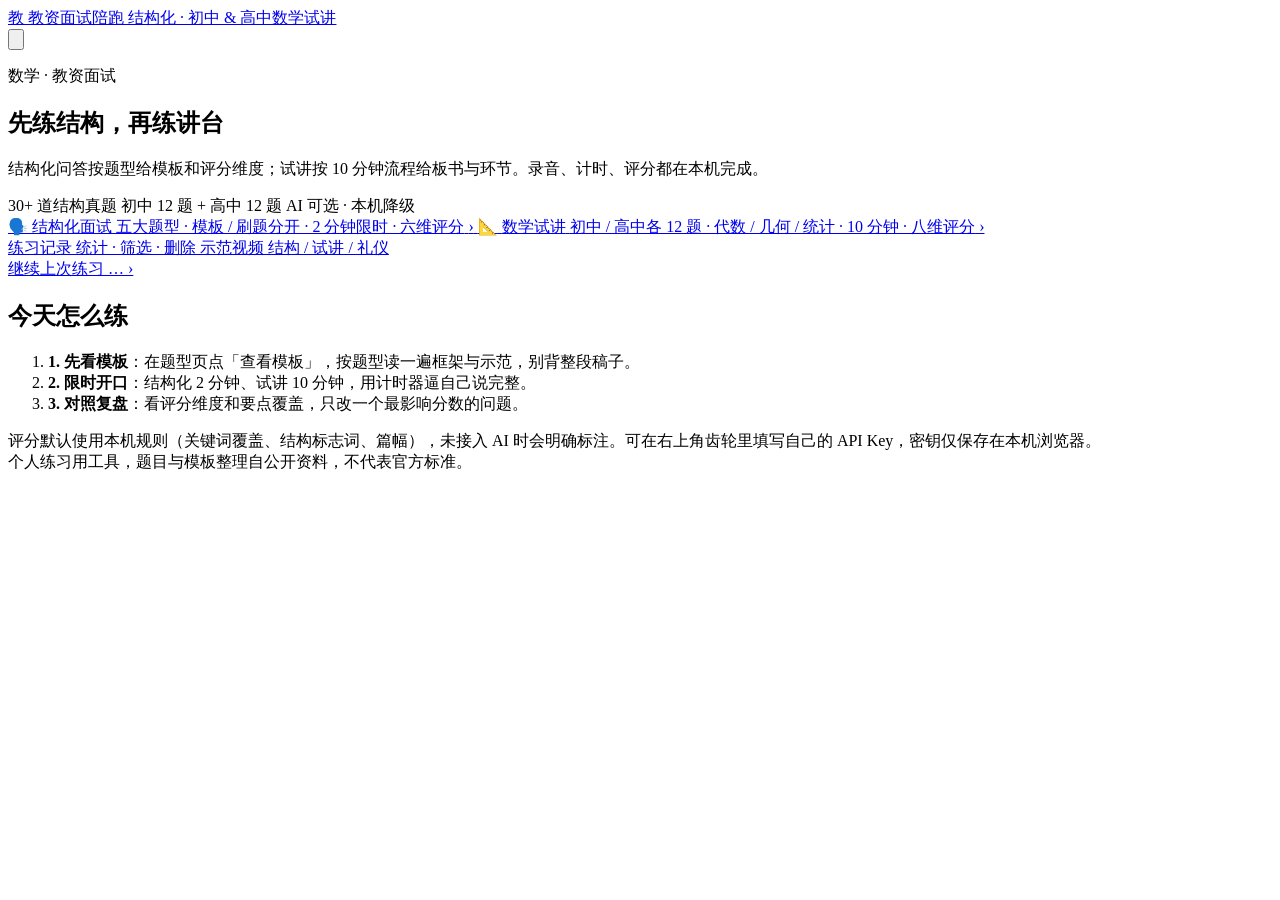
==== home.html @ 2dcddb15 "Add files via upload" ====
<!doctype html>
<html lang="zh-CN">
<head>
  <meta charset="utf-8" />
  <meta name="viewport" content="width=device-width, initial-scale=1, viewport-fit=cover" />
  <meta name="theme-color" content="#2563eb" />
  <title>学习室 · 教资面试陪跑</title>
  <link rel="stylesheet" href="assets/css/app.css" />
  <script src="assets/vendor/tailwind-play.js"></script>
  <script src="js/tailwind-config.js"></script>
  <!-- PWA：可安装 + 离线（manifest / 图标；Service Worker 在 js/pwa.js 注册） -->
  <link rel="manifest" href="manifest.json" />
  <link rel="icon" href="assets/img/favicon.ico" sizes="any" />
  <link rel="apple-touch-icon" sizes="180x180" href="assets/img/apple-touch-icon.png" />
  <meta name="application-name" content="结构化面试 · 教资面试陪跑" />
  <meta name="mobile-web-app-capable" content="yes" />
  <meta name="apple-mobile-web-app-capable" content="yes" />
  <meta name="apple-mobile-web-app-title" content="教资面试陪跑" />
  <meta name="apple-mobile-web-app-status-bar-style" content="default" />
</head>
<body class="ocean-home min-h-screen bg-slate-50 pb-10">
  <!-- 首页海洋背景：纯装饰层，不接收点击，动效只改 transform / opacity -->
  <div class="ocean-scene" aria-hidden="true">
    <span class="ocean-glow ocean-glow--a"></span>
    <span class="ocean-glow ocean-glow--b"></span>
    <span class="ocean-glow ocean-glow--c"></span>
    <span class="ocean-wave ocean-wave--3"></span>
    <span class="ocean-wave ocean-wave--2"></span>
    <span class="ocean-wave ocean-wave--1"></span>
    <span class="ocean-bubble" style="--x: 6%; --size: 14px; --rise: 40s; --delay: -4s; --drift: 20px; --peak: 0.38;"></span>
    <span class="ocean-bubble" style="--x: 17%; --size: 8px; --rise: 29s; --delay: -16s; --drift: -14px; --peak: 0.32;"></span>
    <span class="ocean-bubble" style="--x: 29%; --size: 22px; --rise: 52s; --delay: -9s; --drift: 16px; --peak: 0.3;"></span>
    <span class="ocean-bubble" style="--x: 41%; --size: 10px; --rise: 34s; --delay: -24s; --drift: -18px; --peak: 0.36;"></span>
    <span class="ocean-bubble" style="--x: 55%; --size: 17px; --rise: 46s; --delay: -2s; --drift: 12px; --peak: 0.28;"></span>
    <span class="ocean-bubble" style="--x: 66%; --size: 7px; --rise: 26s; --delay: -13s; --drift: -10px; --peak: 0.4;"></span>
    <span class="ocean-bubble" style="--x: 76%; --size: 26px; --rise: 58s; --delay: -30s; --drift: 22px; --peak: 0.26;"></span>
    <span class="ocean-bubble" style="--x: 87%; --size: 12px; --rise: 37s; --delay: -6s; --drift: -16px; --peak: 0.34;"></span>
    <span class="ocean-bubble" style="--x: 94%; --size: 9px; --rise: 31s; --delay: -20s; --drift: 14px; --peak: 0.3;"></span>
  </div>

  <header class="sticky top-0 z-30 border-b border-slate-200 bg-white/90 backdrop-blur">
    <div class="mx-auto flex max-w-3xl items-center gap-3 px-4 py-3">
      <a href="home.html" class="flex min-w-0 items-center gap-2">
        <span class="grid h-9 w-9 shrink-0 place-items-center rounded-xl bg-brand-600 text-base font-bold text-white">教</span>
        <span class="min-w-0">
          <span class="block truncate text-sm font-bold text-slate-900">教资面试陪跑</span>
          <span class="block text-[11px] text-slate-500">结构化 · 初中 &amp; 高中数学试讲</span>
        </span>
      </a>
      <div class="ml-auto flex items-center gap-2">
        <button type="button" data-open-settings class="tap-soft grid h-10 w-10 place-items-center rounded-xl border border-slate-200 text-slate-600" aria-label="AI 设置">
          <svg viewBox="0 0 24 24" class="h-5 w-5" fill="none" stroke="currentColor" stroke-width="1.8">
            <circle cx="12" cy="12" r="3.2" />
            <path d="M12 3.2v2.1M12 18.7v2.1M3.2 12h2.1M18.7 12h2.1M5.6 5.6l1.5 1.5M16.9 16.9l1.5 1.5M18.4 5.6l-1.5 1.5M7.1 16.9l-1.5 1.5" />
          </svg>
        </button>
      </div>
    </div>
  </header>

  <main class="mx-auto max-w-3xl px-4 pt-5">
    <section class="rounded-2xl bg-gradient-to-br from-brand-600 to-brand-800 px-5 py-6 text-white shadow-sm">
      <p class="text-[11px] font-semibold tracking-wide text-white/70">数学 · 教资面试</p>
      <h1 class="mt-1 text-xl font-bold leading-snug">先练结构，再练讲台</h1>
      <p class="mt-2 text-sm leading-relaxed text-white/85">
        结构化问答按题型给模板和评分维度；试讲按 10 分钟流程给板书与环节。录音、计时、评分都在本机完成。
      </p>
      <div class="mt-4 flex flex-wrap gap-2 text-[11px] text-white/80">
        <span class="rounded-full bg-white/15 px-2.5 py-1">30+ 道结构真题</span>
        <span class="rounded-full bg-white/15 px-2.5 py-1">初中 12 题 + 高中 12 题</span>
        <span class="rounded-full bg-white/15 px-2.5 py-1">AI 可选 · 本机降级</span>
      </div>
    </section>

    <section class="mt-4 grid gap-3">
      <a href="structured-hub.html" class="lift-card flex items-center gap-3 rounded-2xl border border-slate-200 bg-white p-4 shadow-sm active:scale-[0.99]">
        <span class="grid h-12 w-12 shrink-0 place-items-center rounded-xl bg-brand-50 text-xl">🗣️</span>
        <span class="min-w-0 flex-1">
          <span class="block text-base font-bold text-slate-900">结构化面试</span>
          <span class="mt-0.5 block text-xs leading-relaxed text-slate-500">五大题型 · 模板 / 刷题分开 · 2 分钟限时 · 六维评分</span>
        </span>
        <span class="shrink-0 text-slate-300">›</span>
      </a>

      <a href="select.html?mode=math" class="lift-card flex items-center gap-3 rounded-2xl border border-slate-200 bg-white p-4 shadow-sm active:scale-[0.99]">
        <span class="grid h-12 w-12 shrink-0 place-items-center rounded-xl bg-emerald-50 text-xl">📐</span>
        <span class="min-w-0 flex-1">
          <span class="block text-base font-bold text-slate-900">数学试讲</span>
          <span class="mt-0.5 block text-xs leading-relaxed text-slate-500">初中 / 高中各 12 题 · 代数 / 几何 / 统计 · 10 分钟 · 八维评分</span>
        </span>
        <span class="shrink-0 text-slate-300">›</span>
      </a>
    </section>

    <nav class="mt-3 grid grid-cols-2 gap-2">
      <a href="records.html" class="lift-card rounded-xl border border-slate-200 bg-white px-3 py-2.5 text-center active:bg-slate-50">
        <span class="block text-xs font-bold text-slate-900">练习记录</span>
        <span class="mt-0.5 block text-[10px] text-slate-400">统计 · 筛选 · 删除</span>
      </a>
      <a href="videos.html" class="lift-card rounded-xl border border-slate-200 bg-white px-3 py-2.5 text-center active:bg-slate-50">
        <span class="block text-xs font-bold text-slate-900">示范视频</span>
        <span class="mt-0.5 block text-[10px] text-slate-400">结构 / 试讲 / 礼仪</span>
      </a>
    </nav>

    <section id="resume-card" class="mt-4 hidden">
      <a id="resume-link" href="home.html" class="lift-card flex items-center gap-3 rounded-2xl border border-emerald-200 bg-emerald-50 px-4 py-3 transition active:bg-emerald-100">
        <span class="min-w-0 flex-1">
          <span class="block text-[11px] font-semibold text-emerald-700">继续上次练习</span>
          <span id="resume-title" class="mt-0.5 block truncate text-sm font-bold text-slate-900">…</span>
          <span id="resume-meta" class="mt-0.5 block text-[11px] text-emerald-700/80"></span>
        </span>
        <span class="shrink-0 text-emerald-400">›</span>
      </a>
    </section>

    <section class="mt-6">
      <h2 class="px-1 text-sm font-bold text-slate-900">今天怎么练</h2>
      <ol class="mt-2 space-y-2">
        <li class="rounded-xl border border-slate-200 bg-white px-4 py-3 text-xs leading-relaxed text-slate-600">
          <b class="text-slate-900">1. 先看模板</b>：在题型页点「查看模板」，按题型读一遍框架与示范，别背整段稿子。
        </li>
        <li class="rounded-xl border border-slate-200 bg-white px-4 py-3 text-xs leading-relaxed text-slate-600">
          <b class="text-slate-900">2. 限时开口</b>：结构化 2 分钟、试讲 10 分钟，用计时器逼自己说完整。
        </li>
        <li class="rounded-xl border border-slate-200 bg-white px-4 py-3 text-xs leading-relaxed text-slate-600">
          <b class="text-slate-900">3. 对照复盘</b>：看评分维度和要点覆盖，只改一个最影响分数的问题。
        </li>
      </ol>
    </section>

    <section class="mt-6 rounded-2xl border border-amber-200 bg-amber-50 px-4 py-3 text-[11px] leading-relaxed text-amber-800">
      评分默认使用本机规则（关键词覆盖、结构标志词、篇幅），未接入 AI 时会明确标注。可在右上角齿轮里填写自己的 API Key，密钥仅保存在本机浏览器。
    </section>

    <footer class="mt-8 text-center text-[11px] leading-relaxed text-slate-400">
      个人练习用工具，题目与模板整理自公开资料，不代表官方标准。
    </footer>
  </main>

  <script type="module" src="js/home.js"></script>
  <script src="js/pwa.js"></script>
</body>
</html>
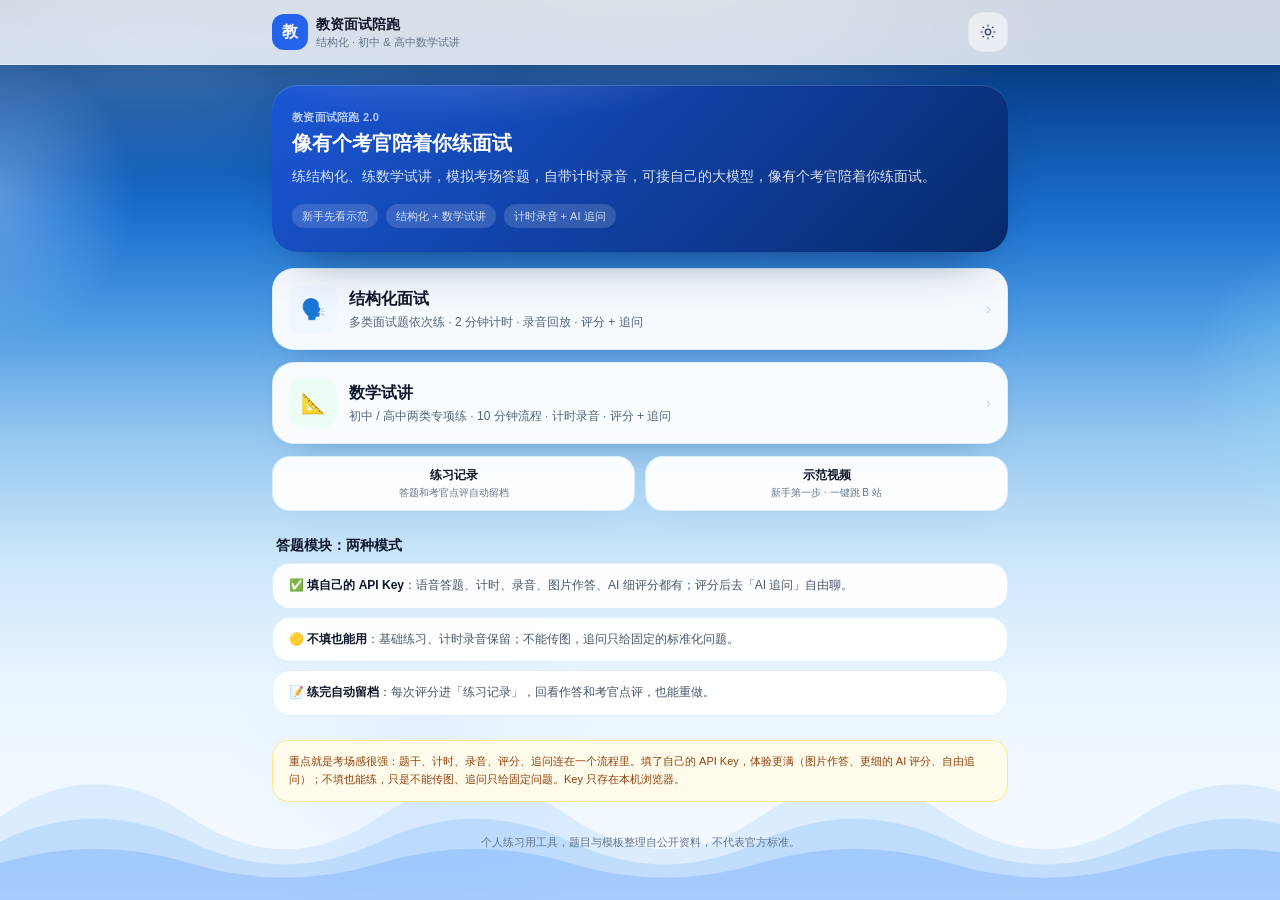
==== commit b0ed94f8: "feat: 练习记录展示答题与考官记录；AI 追问改为独立页面 ai-chat.html；启动页按钮位置与透明度调整；产品介绍文案重写" ====
--- a/home.html
+++ b/home.html
@@ -60,15 +60,15 @@
 
   <main class="mx-auto max-w-3xl px-4 pt-5">
     <section class="rounded-2xl bg-gradient-to-br from-brand-600 to-brand-800 px-5 py-6 text-white shadow-sm">
-      <p class="text-[11px] font-semibold tracking-wide text-white/70">数学 · 教资面试</p>
-      <h1 class="mt-1 text-xl font-bold leading-snug">先练结构，再练讲台</h1>
+      <p class="text-[11px] font-semibold tracking-wide text-white/70">教资面试陪跑 2.0</p>
+      <h1 class="mt-1 text-xl font-bold leading-snug">像有个考官陪着你练面试</h1>
       <p class="mt-2 text-sm leading-relaxed text-white/85">
-        结构化问答按题型给模板和评分维度；试讲按 10 分钟流程给板书与环节。录音、计时、评分都在本机完成。
+        练结构化、练数学试讲，模拟考场答题，自带计时录音，可接自己的大模型，像有个考官陪着你练面试。
       </p>
       <div class="mt-4 flex flex-wrap gap-2 text-[11px] text-white/80">
-        <span class="rounded-full bg-white/15 px-2.5 py-1">30+ 道结构真题</span>
-        <span class="rounded-full bg-white/15 px-2.5 py-1">初中 12 题 + 高中 12 题</span>
-        <span class="rounded-full bg-white/15 px-2.5 py-1">AI 可选 · 本机降级</span>
+        <span class="rounded-full bg-white/15 px-2.5 py-1">新手先看示范</span>
+        <span class="rounded-full bg-white/15 px-2.5 py-1">结构化 + 数学试讲</span>
+        <span class="rounded-full bg-white/15 px-2.5 py-1">计时录音 + AI 追问</span>
       </div>
     </section>
 
@@ -77,7 +77,7 @@
         <span class="grid h-12 w-12 shrink-0 place-items-center rounded-xl bg-brand-50 text-xl">🗣️</span>
         <span class="min-w-0 flex-1">
           <span class="block text-base font-bold text-slate-900">结构化面试</span>
-          <span class="mt-0.5 block text-xs leading-relaxed text-slate-500">五大题型 · 模板 / 刷题分开 · 2 分钟限时 · 六维评分</span>
+          <span class="mt-0.5 block text-xs leading-relaxed text-slate-500">多类面试题依次练 · 2 分钟计时 · 录音回放 · 评分 + 追问</span>
         </span>
         <span class="shrink-0 text-slate-300">›</span>
       </a>
@@ -86,7 +86,7 @@
         <span class="grid h-12 w-12 shrink-0 place-items-center rounded-xl bg-emerald-50 text-xl">📐</span>
         <span class="min-w-0 flex-1">
           <span class="block text-base font-bold text-slate-900">数学试讲</span>
-          <span class="mt-0.5 block text-xs leading-relaxed text-slate-500">初中 / 高中各 12 题 · 代数 / 几何 / 统计 · 10 分钟 · 八维评分</span>
+          <span class="mt-0.5 block text-xs leading-relaxed text-slate-500">初中 / 高中两类专项练 · 10 分钟流程 · 计时录音 · 评分 + 追问</span>
         </span>
         <span class="shrink-0 text-slate-300">›</span>
       </a>
@@ -95,11 +95,11 @@
     <nav class="mt-3 grid grid-cols-2 gap-2">
       <a href="records.html" class="lift-card rounded-xl border border-slate-200 bg-white px-3 py-2.5 text-center active:bg-slate-50">
         <span class="block text-xs font-bold text-slate-900">练习记录</span>
-        <span class="mt-0.5 block text-[10px] text-slate-400">统计 · 筛选 · 删除</span>
+        <span class="mt-0.5 block text-[10px] text-slate-400">答题和考官点评自动留档</span>
       </a>
       <a href="videos.html" class="lift-card rounded-xl border border-slate-200 bg-white px-3 py-2.5 text-center active:bg-slate-50">
         <span class="block text-xs font-bold text-slate-900">示范视频</span>
-        <span class="mt-0.5 block text-[10px] text-slate-400">结构 / 试讲 / 礼仪</span>
+        <span class="mt-0.5 block text-[10px] text-slate-400">新手第一步 · 一键跳 B 站</span>
       </a>
     </nav>
 
@@ -115,22 +115,22 @@
     </section>
 
     <section class="mt-6">
-      <h2 class="px-1 text-sm font-bold text-slate-900">今天怎么练</h2>
+      <h2 class="px-1 text-sm font-bold text-slate-900">答题模块：两种模式</h2>
       <ol class="mt-2 space-y-2">
         <li class="rounded-xl border border-slate-200 bg-white px-4 py-3 text-xs leading-relaxed text-slate-600">
-          <b class="text-slate-900">1. 先看模板</b>：在题型页点「查看模板」，按题型读一遍框架与示范，别背整段稿子。
+          <b class="text-slate-900">✅ 填自己的 API Key</b>：语音答题、计时、录音、图片作答、AI 细评分都有；评分后去「AI 追问」自由聊。
         </li>
         <li class="rounded-xl border border-slate-200 bg-white px-4 py-3 text-xs leading-relaxed text-slate-600">
-          <b class="text-slate-900">2. 限时开口</b>：结构化 2 分钟、试讲 10 分钟，用计时器逼自己说完整。
+          <b class="text-slate-900">🟡 不填也能用</b>：基础练习、计时录音保留；不能传图，追问只给固定的标准化问题。
         </li>
         <li class="rounded-xl border border-slate-200 bg-white px-4 py-3 text-xs leading-relaxed text-slate-600">
-          <b class="text-slate-900">3. 对照复盘</b>：看评分维度和要点覆盖，只改一个最影响分数的问题。
+          <b class="text-slate-900">📝 练完自动留档</b>：每次评分进「练习记录」，回看作答和考官点评，也能重做。
         </li>
       </ol>
     </section>
 
     <section class="mt-6 rounded-2xl border border-amber-200 bg-amber-50 px-4 py-3 text-[11px] leading-relaxed text-amber-800">
-      评分默认使用本机规则（关键词覆盖、结构标志词、篇幅），未接入 AI 时会明确标注。可在右上角齿轮里填写自己的 API Key，密钥仅保存在本机浏览器。
+      重点就是考场感很强：题干、计时、录音、评分、追问连在一个流程里。填了自己的 API Key，体验更满（图片作答、更细的 AI 评分、自由追问）；不填也能练，只是不能传图、追问只给固定问题。Key 只存在本机浏览器。
     </section>
 
     <footer class="mt-8 text-center text-[11px] leading-relaxed text-slate-400">
--- a/assets/css/app.css
+++ b/assets/css/app.css
@@ -0,0 +1,2346 @@
+/* ============================================================
+   教资面试陪跑 - 全局样式补充
+   说明：
+   1) 布局与配色优先使用 Tailwind 工具类（HTML 内联）；
+   2) 本文件只放“组件类 / 动画 / 富文本 / 打印”等 Tailwind 不便表达的部分；
+   3) 为避免与运行时生成的工具类冲突，组件类不叠加同属性工具类。
+   ============================================================ */
+
+:root {
+  --brand: #2563eb;
+  --brand-dark: #1d4ed8;
+  --ink: #0f172a;
+  --muted: #64748b;
+  --line: #e2e8f0;
+  --bg: #f8fafc;
+  --danger: #dc2626;
+  --ok: #059669;
+  --warn: #d97706;
+}
+
+* {
+  -webkit-tap-highlight-color: transparent;
+}
+
+html {
+  scroll-behavior: smooth;
+  -webkit-text-size-adjust: 100%;
+}
+
+body {
+  font-family: -apple-system, BlinkMacSystemFont, "Segoe UI", "PingFang SC",
+    "Hiragino Sans GB", "Microsoft YaHei", "Noto Sans SC", Helvetica, Arial,
+    sans-serif;
+  color: var(--ink);
+  background-color: var(--bg);
+}
+
+body.dialog-open {
+  overflow: hidden;
+}
+
+[hidden] {
+  display: none !important;
+}
+
+/* ---------- 通用布局辅助 ---------- */
+.safe-bottom {
+  padding-bottom: calc(1rem + env(safe-area-inset-bottom));
+}
+
+.no-scrollbar {
+  scrollbar-width: none;
+  -ms-overflow-style: none;
+}
+.no-scrollbar::-webkit-scrollbar {
+  display: none;
+}
+
+.tap {
+  touch-action: manipulation;
+}
+
+/* ---------- 卡片 ---------- */
+.app-card {
+  background: #ffffff;
+  border: 1px solid #eef2f7;
+  border-radius: 16px;
+  box-shadow: 0 1px 2px rgba(15, 23, 42, 0.04),
+    0 10px 30px -18px rgba(15, 23, 42, 0.25);
+}
+
+.soft-divider {
+  height: 1px;
+  background: #eef2f7;
+  border: 0;
+}
+
+/* ---------- 按钮 ---------- */
+.btn {
+  display: inline-flex;
+  align-items: center;
+  justify-content: center;
+  gap: 0.5rem;
+  min-height: 48px;
+  padding: 0 1rem;
+  border: 1px solid transparent;
+  border-radius: 14px;
+  font-size: 16px;
+  font-weight: 600;
+  line-height: 1;
+  text-align: center;
+  cursor: pointer;
+  touch-action: manipulation;
+  transition: transform 0.15s ease, background-color 0.15s ease,
+    box-shadow 0.15s ease, opacity 0.15s ease, color 0.15s ease;
+}
+.btn:active {
+  transform: scale(0.98);
+}
+.btn:disabled {
+  opacity: 0.5;
+  cursor: not-allowed;
+  transform: none;
+}
+.btn-primary {
+  background: var(--brand);
+  color: #ffffff;
+  box-shadow: 0 12px 26px -16px rgba(37, 99, 235, 0.9);
+}
+.btn-primary:hover:not(:disabled) {
+  background: var(--brand-dark);
+}
+.btn-secondary {
+  background: #ffffff;
+  color: #1e293b;
+  border-color: #dbe3ee;
+}
+.btn-secondary:hover:not(:disabled) {
+  background: #f8fafc;
+}
+.btn-ghost {
+  background: transparent;
+  color: #334155;
+}
+.btn-ghost:hover:not(:disabled) {
+  background: #f1f5f9;
+}
+.btn-danger {
+  background: #fee2e2;
+  color: #b91c1c;
+}
+.btn-danger:hover:not(:disabled) {
+  background: #fecaca;
+}
+.btn-sm {
+  min-height: 40px;
+  padding: 0 0.875rem;
+  border-radius: 12px;
+  font-size: 14px;
+}
+.btn-block {
+  width: 100%;
+}
+
+.btn-icon {
+  display: inline-flex;
+  align-items: center;
+  justify-content: center;
+  width: 40px;
+  height: 40px;
+  padding: 0;
+  border: 1px solid transparent;
+  border-radius: 12px;
+  background: transparent;
+  color: #475569;
+  cursor: pointer;
+  touch-action: manipulation;
+  transition: background-color 0.15s ease, transform 0.15s ease;
+}
+.btn-icon:hover {
+  background: #f1f5f9;
+}
+.btn-icon:active {
+  transform: scale(0.94);
+}
+
+/* ---------- 表单 ---------- */
+.field {
+  width: 100%;
+  border: 1px solid #dbe3ee;
+  border-radius: 14px;
+  padding: 0.75rem 0.875rem;
+  background: #ffffff;
+  color: var(--ink);
+  font-size: 16px; /* 16px 可避免移动端聚焦时自动放大 */
+  line-height: 1.65;
+  outline: none;
+  transition: border-color 0.15s ease, box-shadow 0.15s ease;
+}
+.field:focus {
+  border-color: #93c5fd;
+  box-shadow: 0 0 0 4px rgba(59, 130, 246, 0.12);
+}
+.field::placeholder {
+  color: #94a3b8;
+}
+textarea.field {
+  min-height: 132px;
+  resize: vertical;
+}
+select.field {
+  appearance: none;
+  background-image: url("data:image/svg+xml;charset=utf-8,%3Csvg xmlns='http://www.w3.org/2000/svg' width='16' height='16' fill='none' stroke='%2364748b' stroke-width='2' stroke-linecap='round' stroke-linejoin='round'%3E%3Cpath d='m4 6 4 4 4-4'/%3E%3C/svg%3E");
+  background-repeat: no-repeat;
+  background-position: right 0.75rem center;
+  padding-right: 2.25rem;
+}
+
+/* ---------- 标签 / 徽标 ---------- */
+.pill {
+  display: inline-flex;
+  align-items: center;
+  gap: 0.25rem;
+  padding: 0.25rem 0.625rem;
+  border-radius: 999px;
+  font-size: 12px;
+  font-weight: 600;
+  line-height: 1.5;
+  white-space: nowrap;
+}
+.pill-blue {
+  background: #eff6ff;
+  color: #1d4ed8;
+}
+.pill-green {
+  background: #ecfdf5;
+  color: #047857;
+}
+.pill-amber {
+  background: #fffbeb;
+  color: #b45309;
+}
+.pill-slate {
+  background: #f1f5f9;
+  color: #475569;
+}
+.pill-rose {
+  background: #fff1f2;
+  color: #be123c;
+}
+
+.chip {
+  display: inline-flex;
+  align-items: center;
+  gap: 0.25rem;
+  flex: 0 0 auto;
+  padding: 0.45rem 0.8rem;
+  border: 1px solid #e2e8f0;
+  border-radius: 999px;
+  background: #ffffff;
+  color: #475569;
+  font-size: 13px;
+  font-weight: 600;
+  white-space: nowrap;
+  transition: background-color 0.15s ease, color 0.15s ease,
+    border-color 0.15s ease;
+}
+.chip:hover,
+.chip[aria-current="true"] {
+  background: #eff6ff;
+  border-color: #bfdbfe;
+  color: #1d4ed8;
+}
+
+/* ---------- Tab 切换 ---------- */
+.tab-btn {
+  display: inline-flex;
+  flex: 1 1 0%;
+  align-items: center;
+  justify-content: center;
+  gap: 0.375rem;
+  min-height: 44px;
+  padding: 0 0.75rem;
+  border-radius: 12px;
+  background: transparent;
+  color: #64748b;
+  font-size: 14px;
+  font-weight: 600;
+  cursor: pointer;
+  touch-action: manipulation;
+  transition: background-color 0.15s ease, color 0.15s ease,
+    box-shadow 0.15s ease;
+}
+.tab-btn[aria-selected="true"] {
+  background: #ffffff;
+  color: #1d4ed8;
+  box-shadow: 0 1px 2px rgba(15, 23, 42, 0.08);
+}
+
+/* ---------- 富文本（重点句标红） ---------- */
+.rich {
+  font-size: 15px;
+  line-height: 1.85;
+  color: #334155;
+  word-break: break-word;
+}
+.rich p {
+  margin: 0 0 0.625rem;
+}
+.rich p:last-child {
+  margin-bottom: 0;
+}
+.rich strong {
+  font-weight: 700;
+  color: #0f172a;
+}
+.rich ul,
+.rich ol {
+  margin: 0 0 0.625rem;
+  padding-left: 1.15rem;
+}
+.rich ul {
+  list-style: disc;
+}
+.rich ol {
+  list-style: decimal;
+}
+.rich li {
+  margin-bottom: 0.25rem;
+}
+.mark-key {
+  color: var(--danger);
+  font-weight: 700;
+  background: linear-gradient(transparent 62%, #fee2e2 62%);
+  padding: 0 1px;
+}
+
+/* ---------- 分数环 / 进度条 / 音量条 ---------- */
+.score-ring {
+  width: 108px;
+  height: 108px;
+  border-radius: 9999px;
+  display: grid;
+  place-items: center;
+  background: conic-gradient(
+    var(--ring-color, #2563eb) calc(var(--p, 0) * 1%),
+    #e2e8f0 0
+  );
+  transition: background 0.6s ease;
+}
+.score-ring__inner {
+  width: 84px;
+  height: 84px;
+  border-radius: 9999px;
+  background: #ffffff;
+  display: grid;
+  place-items: center;
+  text-align: center;
+  line-height: 1.1;
+}
+
+.level-bar {
+  height: 8px;
+  border-radius: 999px;
+  background: #eef2f7;
+  overflow: hidden;
+}
+.level-bar__fill {
+  height: 100%;
+  border-radius: 999px;
+  background: linear-gradient(90deg, #60a5fa, #2563eb);
+  transition: width 0.4s ease, background-color 0.3s ease;
+}
+.level-bar__fill.is-warn {
+  background: linear-gradient(90deg, #fbbf24, #f59e0b);
+}
+.level-bar__fill.is-danger {
+  background: linear-gradient(90deg, #f87171, #dc2626);
+}
+
+.meter {
+  display: flex;
+  align-items: flex-end;
+  gap: 3px;
+  height: 36px;
+}
+.meter span {
+  flex: 1 1 0%;
+  min-height: 4px;
+  border-radius: 999px;
+  background: #bfdbfe;
+  transition: height 0.08s linear, background-color 0.1s linear;
+}
+.meter span.is-hot {
+  background: #60a5fa;
+}
+
+/* ---------- 抽题 / 手风琴 ---------- */
+details.tpl > summary {
+  list-style: none;
+  cursor: pointer;
+}
+details.tpl > summary::-webkit-details-marker {
+  display: none;
+}
+details.tpl[open] .chev {
+  transform: rotate(180deg);
+}
+.chev {
+  transition: transform 0.2s ease;
+}
+
+/* ---------- 倒计时 ---------- */
+.timer-display {
+  font-variant-numeric: tabular-nums;
+  letter-spacing: 0.02em;
+  transition: color 0.2s ease;
+}
+.timer-display.is-warn {
+  color: var(--warn);
+}
+.timer-display.is-danger {
+  color: var(--danger);
+  animation: pulseRing 1.6s ease-out infinite;
+}
+.time-up-banner {
+  border: 1px solid #fecaca;
+  background: #fef2f2;
+  color: #b91c1c;
+}
+
+/* ---------- 录音 ---------- */
+.record-dot {
+  width: 12px;
+  height: 12px;
+  border-radius: 9999px;
+  background: #ef4444;
+  animation: blink 1s ease-in-out infinite;
+}
+@keyframes blink {
+  0%,
+  100% {
+    opacity: 1;
+  }
+  50% {
+    opacity: 0.25;
+  }
+}
+
+/* ---------- Toast ---------- */
+.toast-host {
+  position: fixed;
+  top: calc(env(safe-area-inset-top) + 12px);
+  left: 0;
+  right: 0;
+  z-index: 90;
+  display: flex;
+  flex-direction: column;
+  align-items: center;
+  gap: 8px;
+  padding: 0 16px;
+  pointer-events: none;
+}
+.toast {
+  max-width: 92%;
+  padding: 10px 16px;
+  border-radius: 12px;
+  background: #0f172a;
+  color: #ffffff;
+  font-size: 14px;
+  line-height: 1.5;
+  box-shadow: 0 12px 30px -12px rgba(0, 0, 0, 0.55);
+  animation: fadeUp 0.2s ease-out both;
+  word-break: break-word;
+}
+.toast--success {
+  background: #059669;
+}
+.toast--error {
+  background: #dc2626;
+}
+.toast--warn {
+  background: #d97706;
+}
+
+/* ---------- 弹层 ---------- */
+.dialog-backdrop {
+  position: fixed;
+  inset: 0;
+  z-index: 60;
+  background: rgba(15, 23, 42, 0.5);
+  -webkit-backdrop-filter: blur(2px);
+  backdrop-filter: blur(2px);
+}
+.dialog-panel {
+  position: fixed;
+  left: 0;
+  right: 0;
+  bottom: 0;
+  z-index: 61;
+  max-height: 90vh;
+  overflow: auto;
+  overscroll-behavior: contain;
+  -webkit-overflow-scrolling: touch;
+  background: #ffffff;
+  border-radius: 24px 24px 0 0;
+  padding-bottom: env(safe-area-inset-bottom);
+}
+@media (min-width: 768px) {
+  .dialog-panel {
+    left: 50%;
+    top: 50%;
+    bottom: auto;
+    width: min(560px, 92vw);
+    max-height: 86vh;
+    border-radius: 24px;
+    transform: translate(-50%, -50%);
+    padding-bottom: 0;
+  }
+}
+
+/* ---------- 动画 ---------- */
+@keyframes fadeUp {
+  from {
+    opacity: 0;
+    transform: translateY(8px);
+  }
+  to {
+    opacity: 1;
+    transform: translateY(0);
+  }
+}
+@keyframes pulseRing {
+  0% {
+    box-shadow: 0 0 0 0 rgba(239, 68, 68, 0.45);
+  }
+  70% {
+    box-shadow: 0 0 0 14px rgba(239, 68, 68, 0);
+  }
+  100% {
+    box-shadow: 0 0 0 0 rgba(239, 68, 68, 0);
+  }
+}
+.animate-in {
+  animation: fadeUp 0.32s ease-out both;
+}
+
+/* ---------- 加载骨架 ---------- */
+.skeleton {
+  position: relative;
+  overflow: hidden;
+  border-radius: 10px;
+  background: #eef2f7;
+}
+.skeleton::after {
+  content: "";
+  position: absolute;
+  inset: 0;
+  transform: translateX(-100%);
+  background: linear-gradient(
+    90deg,
+    transparent,
+    rgba(255, 255, 255, 0.6),
+    transparent
+  );
+  animation: shimmer 1.3s infinite;
+}
+@keyframes shimmer {
+  100% {
+    transform: translateX(100%);
+  }
+}
+
+/* ---------- 图片预览遮罩 ---------- */
+.photo-overlay {
+  position: fixed;
+  inset: 0;
+  z-index: 95;
+  display: grid;
+  place-items: center;
+  padding: 16px;
+  background: rgba(2, 6, 23, 0.9);
+}
+.photo-overlay img {
+  max-width: 100%;
+  max-height: 88vh;
+  border-radius: 12px;
+}
+
+/* ============================================================
+   海洋主题（纯视觉层）
+   说明：
+   1) 首页用 index.html 里的 .ocean-scene 装饰层；其他页面用
+      body / main 的伪元素生成同一片海，无需改动任何 HTML 结构；
+   2) 所有动画只改 transform / opacity，交给合成器，不触发布局与重绘；
+   3) 首页标签页隐藏时由 js/home.js 加 .is-paused 暂停动效；
+   4) 卡片 / 按钮只做圆角、阴影、轻微上浮，不改任何交互逻辑。
+   ============================================================ */
+
+:root {
+  /* 波浪形状（SVG 遮罩，repeat-x 无缝平铺；两套波长叠加更自然） */
+  --ocean-wave-a: url("data:image/svg+xml,%3Csvg%20xmlns='http://www.w3.org/2000/svg'%20width='900'%20height='200'%20viewBox='0%200%20900%20200'%20preserveAspectRatio='none'%3E%3Cpath%20d='M0%20120%20Q112%2078%20225%20120%20T450%20120%20T675%20120%20T900%20120%20L900%20200%20L0%20200%20Z'%20fill='%23000'/%3E%3C/svg%3E");
+  --ocean-wave-b: url("data:image/svg+xml,%3Csvg%20xmlns='http://www.w3.org/2000/svg'%20width='1800'%20height='240'%20viewBox='0%200%201800%20240'%20preserveAspectRatio='none'%3E%3Cpath%20d='M0%20150%20Q225%2096%20450%20150%20T900%20150%20T1350%20150%20T1800%20150%20L1800%20240%20L0%20240%20Z'%20fill='%23000'/%3E%3C/svg%3E");
+}
+
+/* 深海 → 透光 → 浅滩：顶部深海给标题和玻璃导航做底，中下部转浅保证可读性 */
+.ocean-home {
+  background-color: #e9f4ff;
+}
+
+/* 背景变色后保持页脚小字可读 */
+.ocean-home footer {
+  color: #64748b;
+}
+
+.ocean-scene {
+  position: fixed;
+  inset: 0;
+  z-index: -1;
+  overflow: hidden;
+  pointer-events: none;
+  user-select: none;
+  contain: strict;
+  --wave-mask: url("data:image/svg+xml,%3Csvg%20xmlns='http://www.w3.org/2000/svg'%20width='760'%20height='160'%20viewBox='0%200%20760%20160'%20preserveAspectRatio='none'%3E%3Cpath%20d='M0%2096%20Q95%2046%20190%2096%20T380%2096%20T570%2096%20T760%2096%20L760%20160%20L0%20160%20Z'%20fill='%23000'/%3E%3C/svg%3E");
+  background:
+    radial-gradient(58% 30% at 50% -6%, rgba(255, 255, 255, 0.4) 0%, rgba(255, 255, 255, 0) 68%),
+    radial-gradient(40% 22% at 12% 4%, rgba(186, 230, 253, 0.32) 0%, rgba(186, 230, 253, 0) 72%),
+    linear-gradient(
+      180deg,
+      #072c62 0%,
+      #0b4a9c 12%,
+      #1a70cf 24%,
+      #4f9ce3 36%,
+      #93c6f0 48%,
+      #cbe6fa 62%,
+      #eaf5ff 76%,
+      #f6fbff 100%
+    );
+}
+
+/* ---------- 内页海洋层：纯 CSS 伪元素拼出一整片海 ----------
+   叠放顺序（从远到近）：
+   body::before 底色 + 柔光呼吸 → main::before 远浪 → main::after 近浪 → body::after 气泡
+   首页已有 .ocean-scene，用 :not(.ocean-home) 避免重复叠加。 */
+body:not(.ocean-home) {
+  background-color: #e9f4ff;
+  background-image: linear-gradient(
+    180deg,
+    #072c62 0%,
+    #0b4a9c 12%,
+    #1a70cf 24%,
+    #4f9ce3 36%,
+    #93c6f0 48%,
+    #cbe6fa 62%,
+    #eaf5ff 76%,
+    #f6fbff 100%
+  );
+  background-attachment: fixed;
+}
+
+body:not(.ocean-home)::before {
+  content: "";
+  position: fixed;
+  inset: 0;
+  z-index: -4;
+  pointer-events: none;
+  background-image:
+    radial-gradient(56% 28% at 50% -6%, rgba(255, 255, 255, 0.42) 0%, rgba(255, 255, 255, 0) 70%),
+    radial-gradient(34% 20% at 12% 5%, rgba(186, 230, 253, 0.36) 0%, rgba(186, 230, 253, 0) 72%),
+    radial-gradient(38% 22% at 88% 10%, rgba(147, 197, 253, 0.32) 0%, rgba(147, 197, 253, 0) 74%),
+    radial-gradient(64% 26% at 50% 108%, rgba(23, 105, 204, 0.3) 0%, rgba(23, 105, 204, 0) 76%);
+  animation: oceanVeilBreathe 26s ease-in-out infinite alternate;
+}
+@keyframes oceanVeilBreathe {
+  from {
+    opacity: 0.9;
+  }
+  to {
+    opacity: 1;
+  }
+}
+
+/* 两层波浪：各用双波长遮罩，速度 / 方向 / 高度都不同，像整片海在动 */
+body:not(.ocean-home) main::before,
+body:not(.ocean-home) main::after {
+  content: "";
+  position: fixed;
+  left: 0;
+  bottom: 0;
+  width: calc(100% + 1800px);
+  pointer-events: none;
+  -webkit-mask-image: var(--ocean-wave-a), var(--ocean-wave-b);
+  mask-image: var(--ocean-wave-a), var(--ocean-wave-b);
+  -webkit-mask-size: 900px 100%, 1800px 100%;
+  mask-size: 900px 100%, 1800px 100%;
+  -webkit-mask-repeat: repeat-x;
+  mask-repeat: repeat-x;
+  -webkit-mask-position: left bottom;
+  mask-position: left bottom;
+  animation: oceanDriftX var(--drift-duration, 150s) linear infinite;
+}
+body:not(.ocean-home) main::before {
+  z-index: -3;
+  height: 300px;
+  --drift-duration: 190s;
+  background-image: linear-gradient(
+    180deg,
+    rgba(224, 242, 254, 0.6) 0%,
+    rgba(96, 165, 250, 0.4) 100%
+  );
+}
+body:not(.ocean-home) main::after {
+  z-index: -2;
+  height: 210px;
+  --drift-duration: 128s;
+  background-image: linear-gradient(
+    180deg,
+    rgba(125, 211, 252, 0.48) 0%,
+    rgba(37, 99, 235, 0.34) 100%
+  );
+  animation-direction: reverse;
+}
+@keyframes oceanDriftX {
+  from {
+    transform: translate3d(0, 0, 0);
+  }
+  to {
+    transform: translate3d(-1800px, 0, 0);
+  }
+}
+
+/* 少量气泡：整层缓慢上浮并在两端淡出，循环处不会突兀 */
+body:not(.ocean-home)::after {
+  content: "";
+  position: fixed;
+  inset: -16vh 0 0;
+  z-index: -1;
+  pointer-events: none;
+  opacity: 0;
+  background-repeat: no-repeat;
+  background-image:
+    radial-gradient(circle at 32% 30%, rgba(255, 255, 255, 0.95) 0%, rgba(191, 219, 254, 0.5) 48%, rgba(59, 130, 246, 0.2) 74%, rgba(59, 130, 246, 0) 100%),
+    radial-gradient(circle at 32% 30%, rgba(255, 255, 255, 0.95) 0%, rgba(191, 219, 254, 0.5) 48%, rgba(59, 130, 246, 0.2) 74%, rgba(59, 130, 246, 0) 100%),
+    radial-gradient(circle at 32% 30%, rgba(255, 255, 255, 0.95) 0%, rgba(191, 219, 254, 0.5) 48%, rgba(59, 130, 246, 0.2) 74%, rgba(59, 130, 246, 0) 100%),
+    radial-gradient(circle at 32% 30%, rgba(255, 255, 255, 0.95) 0%, rgba(191, 219, 254, 0.5) 48%, rgba(59, 130, 246, 0.2) 74%, rgba(59, 130, 246, 0) 100%),
+    radial-gradient(circle at 32% 30%, rgba(255, 255, 255, 0.95) 0%, rgba(191, 219, 254, 0.5) 48%, rgba(59, 130, 246, 0.2) 74%, rgba(59, 130, 246, 0) 100%),
+    radial-gradient(circle at 32% 30%, rgba(255, 255, 255, 0.95) 0%, rgba(191, 219, 254, 0.5) 48%, rgba(59, 130, 246, 0.2) 74%, rgba(59, 130, 246, 0) 100%),
+    radial-gradient(circle at 32% 30%, rgba(255, 255, 255, 0.95) 0%, rgba(191, 219, 254, 0.5) 48%, rgba(59, 130, 246, 0.2) 74%, rgba(59, 130, 246, 0) 100%),
+    radial-gradient(circle at 32% 30%, rgba(255, 255, 255, 0.95) 0%, rgba(191, 219, 254, 0.5) 48%, rgba(59, 130, 246, 0.2) 74%, rgba(59, 130, 246, 0) 100%),
+    radial-gradient(circle at 32% 30%, rgba(255, 255, 255, 0.95) 0%, rgba(191, 219, 254, 0.5) 48%, rgba(59, 130, 246, 0.2) 74%, rgba(59, 130, 246, 0) 100%);
+  background-size: 16px 16px, 9px 9px, 23px 23px, 11px 11px, 18px 18px, 8px 8px,
+    25px 25px, 12px 12px, 10px 10px;
+  background-position: 6% 62%, 15% 88%, 26% 52%, 38% 76%, 49% 44%, 61% 86%, 72% 58%,
+    84% 80%, 94% 50%;
+  animation: oceanBubbleSheet 46s linear infinite;
+}
+@keyframes oceanBubbleSheet {
+  0% {
+    transform: translate3d(0, 6vh, 0);
+    opacity: 0;
+  }
+  12% {
+    opacity: 0.85;
+  }
+  70% {
+    opacity: 0.8;
+  }
+  100% {
+    transform: translate3d(0, -14vh, 0);
+    opacity: 0;
+  }
+}
+
+/* ---------- 海面柔光 / 光斑：缓慢呼吸 ---------- */
+.ocean-glow {
+  position: absolute;
+  border-radius: 50%;
+  opacity: 0.6;
+  animation: oceanGlowBreathe 18s ease-in-out infinite alternate;
+}
+.ocean-glow--a {
+  top: 4%;
+  left: -14%;
+  width: 320px;
+  height: 320px;
+  background: radial-gradient(circle, rgba(191, 219, 254, 0.75) 0%, rgba(191, 219, 254, 0) 68%);
+}
+.ocean-glow--b {
+  top: 26%;
+  right: -16%;
+  width: 300px;
+  height: 300px;
+  background: radial-gradient(circle, rgba(165, 243, 252, 0.55) 0%, rgba(165, 243, 252, 0) 70%);
+  animation-duration: 24s;
+  animation-delay: -6s;
+}
+.ocean-glow--c {
+  bottom: -6%;
+  left: 18%;
+  width: 380px;
+  height: 380px;
+  background: radial-gradient(circle, rgba(219, 234, 254, 0.85) 0%, rgba(219, 234, 254, 0) 72%);
+  animation-duration: 30s;
+  animation-delay: -12s;
+}
+@keyframes oceanGlowBreathe {
+  from {
+    opacity: 0.42;
+    transform: scale(0.96);
+  }
+  to {
+    opacity: 0.82;
+    transform: scale(1.05);
+  }
+}
+
+/* ---------- 波浪：三层不同高度 / 速度，缓慢横向漂移 ---------- */
+.ocean-wave {
+  position: absolute;
+  left: 0;
+  bottom: 0;
+  width: calc(100% + 760px);
+  -webkit-mask-image: var(--wave-mask);
+  mask-image: var(--wave-mask);
+  -webkit-mask-size: 760px 100%;
+  mask-size: 760px 100%;
+  -webkit-mask-repeat: repeat-x;
+  mask-repeat: repeat-x;
+  -webkit-mask-position: left bottom;
+  mask-position: left bottom;
+  animation: oceanWaveDrift linear infinite;
+}
+.ocean-wave--1 {
+  height: 92px;
+  background-image: linear-gradient(180deg, rgba(96, 165, 250, 0.34), rgba(59, 130, 246, 0.2));
+  animation-duration: 76s;
+}
+.ocean-wave--2 {
+  height: 146px;
+  background-image: linear-gradient(180deg, rgba(147, 197, 253, 0.4), rgba(96, 165, 250, 0.22));
+  animation-duration: 106s;
+  animation-direction: reverse;
+}
+.ocean-wave--3 {
+  height: 208px;
+  background-image: linear-gradient(180deg, rgba(191, 219, 254, 0.46), rgba(147, 197, 253, 0.24));
+  animation-duration: 142s;
+}
+@keyframes oceanWaveDrift {
+  from {
+    transform: translate3d(0, 0, 0);
+  }
+  to {
+    transform: translate3d(-760px, 0, 0);
+  }
+}
+
+/* ---------- 气泡：从底部缓慢上浮，透明度柔和 ---------- */
+.ocean-bubble {
+  position: absolute;
+  bottom: -60px;
+  left: var(--x, 50%);
+  width: var(--size, 12px);
+  height: var(--size, 12px);
+  border-radius: 50%;
+  opacity: 0;
+  background: radial-gradient(
+    circle at 32% 28%,
+    rgba(255, 255, 255, 0.92) 0%,
+    rgba(224, 242, 254, 0.55) 52%,
+    rgba(147, 197, 253, 0.22) 100%
+  );
+  box-shadow: inset 0 0 0 1px rgba(255, 255, 255, 0.55);
+  animation: oceanBubbleRise var(--rise, 36s) linear infinite;
+  animation-delay: var(--delay, 0s);
+}
+@keyframes oceanBubbleRise {
+  0% {
+    transform: translate3d(0, 0, 0) scale(0.85);
+    opacity: 0;
+  }
+  8% {
+    opacity: var(--peak, 0.4);
+  }
+  28% {
+    transform: translate3d(calc(var(--drift, 12px) * 0.55), -26vh, 0) scale(0.95);
+  }
+  52% {
+    transform: translate3d(var(--drift, 12px), -52vh, 0) scale(1);
+    opacity: var(--peak, 0.4);
+  }
+  76% {
+    transform: translate3d(calc(var(--drift, 12px) * 0.35), -78vh, 0) scale(1.02);
+    opacity: calc(var(--peak, 0.4) * 0.7);
+  }
+  94% {
+    opacity: calc(var(--peak, 0.4) * 0.35);
+  }
+  100% {
+    transform: translate3d(calc(var(--drift, 12px) * -1.1), -104vh, 0) scale(1.06);
+    opacity: 0;
+  }
+}
+
+/* 后台标签页暂停全部海洋动效 */
+.ocean-scene.is-paused .ocean-glow,
+.ocean-scene.is-paused .ocean-wave,
+.ocean-scene.is-paused .ocean-bubble {
+  animation-play-state: paused;
+}
+
+/* 小屏减量：少几颗气泡、光斑收小，保证滚动流畅 */
+@media (max-width: 480px) {
+  .ocean-bubble:nth-child(3n) {
+    display: none;
+  }
+  .ocean-glow--b {
+    display: none;
+  }
+}
+
+/* ---------- 首页卡片 / 按钮轻反馈（只动 transform / opacity / 颜色） ---------- */
+.ocean-home .lift-card {
+  transition: transform 0.2s ease, box-shadow 0.2s ease, border-color 0.2s ease,
+    background-color 0.2s ease;
+}
+.ocean-home .lift-card:active {
+  transform: translateY(0) scale(0.994);
+}
+.ocean-home .tap-soft {
+  transition: transform 0.16s ease, background-color 0.16s ease, color 0.16s ease;
+}
+.ocean-home .tap-soft:active {
+  transform: scale(0.96);
+}
+@media (hover: hover) and (pointer: fine) {
+  .ocean-home .lift-card:hover {
+    transform: translateY(-2px);
+    border-color: #bfdbfe;
+    box-shadow: 0 16px 32px -22px rgba(37, 99, 235, 0.5);
+  }
+  .ocean-home .tap-soft:hover {
+    background-color: #f8fafc;
+    color: #1e40af;
+  }
+}
+
+/* ============================================================
+   卡片 / 按钮 / 玻璃导航（纯样式层，不改结构、不改交互）
+   1) 卡片：大圆角 + 柔和阴影 + 微透明白，压在海洋底上不刺眼；
+   2) 可点击卡片：桌面 hover 上浮 3px，按下回弹；
+   3) 按钮：圆角统一、边界更清楚，hover 上浮 2px、按下轻微缩放。
+   ============================================================ */
+
+main :is(a, article, section, div, li)[class~="bg-white"][class~="rounded-2xl"] {
+  border-radius: 22px;
+  border-color: rgba(219, 234, 254, 0.85);
+  background-color: rgba(255, 255, 255, 0.95);
+  box-shadow: 0 18px 40px -30px rgba(7, 44, 98, 0.55),
+    0 2px 8px rgba(15, 23, 42, 0.04);
+  transition: transform 0.24s cubic-bezier(0.2, 0.8, 0.3, 1), box-shadow 0.24s ease,
+    border-color 0.24s ease;
+}
+
+/* 首页两列入口 + 步骤清单：圆角放大一档，不动结构 */
+main nav[class~="grid-cols-2"] > a[class~="bg-white"],
+main ol > li[class~="bg-white"] {
+  border-radius: 18px;
+  border-color: rgba(219, 234, 254, 0.85);
+  background-color: rgba(255, 255, 255, 0.95);
+  box-shadow: 0 14px 30px -26px rgba(7, 44, 98, 0.5);
+  transition: transform 0.24s cubic-bezier(0.2, 0.8, 0.3, 1), box-shadow 0.24s ease,
+    border-color 0.24s ease;
+}
+
+@media (hover: hover) and (pointer: fine) {
+  main a[class~="bg-white"][class~="rounded-2xl"]:hover:not(:active),
+  main nav[class~="grid-cols-2"] > a[class~="bg-white"]:hover:not(:active) {
+    transform: translateY(-3px);
+    border-color: rgba(191, 219, 254, 1);
+    box-shadow: 0 26px 52px -30px rgba(7, 44, 98, 0.62),
+      0 4px 14px rgba(15, 23, 42, 0.06);
+  }
+}
+main a[class~="bg-white"][class~="rounded-2xl"]:active,
+main nav[class~="grid-cols-2"] > a[class~="bg-white"]:active {
+  transform: scale(0.994);
+}
+
+/* 主视觉卡：深海渐变 + 顶部柔光，接近参考图的高光感 */
+main section[class~="from-brand-600"] {
+  position: relative;
+  overflow: hidden;
+  border-radius: 26px;
+  background-image: linear-gradient(135deg, #1b57d6 0%, #0f3f9f 52%, #082a6b 100%);
+  box-shadow: 0 26px 52px -32px rgba(5, 30, 74, 0.85),
+    inset 0 1px 0 rgba(255, 255, 255, 0.16);
+}
+main section[class~="from-brand-600"]::before {
+  content: "";
+  position: absolute;
+  top: -45%;
+  left: -12%;
+  right: -12%;
+  height: 95%;
+  pointer-events: none;
+  background: radial-gradient(
+    46% 100% at 32% 0%,
+    rgba(255, 255, 255, 0.26),
+    rgba(255, 255, 255, 0) 72%
+  );
+}
+
+/* ---------- 按钮：边界清楚 + 轻微上浮 ---------- */
+a[class~="bg-brand-600"],
+button[class~="bg-brand-600"],
+button[class~="bg-slate-900"],
+a[class~="bg-rose-600"] {
+  border-radius: 16px;
+  box-shadow: 0 14px 28px -18px rgba(9, 47, 110, 0.7);
+  transition: transform 0.18s cubic-bezier(0.2, 0.8, 0.3, 1), box-shadow 0.18s ease,
+    background-color 0.18s ease, border-color 0.18s ease, color 0.18s ease;
+}
+
+main a[class~="border"],
+main button[class~="border"],
+header a[class~="border"],
+header button[class~="border"] {
+  transition: transform 0.18s cubic-bezier(0.2, 0.8, 0.3, 1), box-shadow 0.18s ease,
+    background-color 0.18s ease, border-color 0.18s ease, color 0.18s ease;
+}
+/* 白色小按钮（换一题 / 重置 / 排序…）提亮一点，点击区域更明确 */
+main button[class~="border"]:not([class~="bg-rose-50"]):not([class~="bg-amber-50"]):not([class~="bg-rose-100"]) {
+  border-radius: 14px;
+  background-color: rgba(255, 255, 255, 0.88);
+  box-shadow: 0 8px 18px -16px rgba(9, 47, 110, 0.6);
+}
+header a[class~="border"],
+header button[class~="border"] {
+  border-radius: 14px;
+  background-color: rgba(255, 255, 255, 0.55);
+}
+
+@media (hover: hover) and (pointer: fine) {
+  a[class~="bg-brand-600"]:hover:not(:active),
+  button[class~="bg-brand-600"]:hover:not(:disabled),
+  button[class~="bg-slate-900"]:hover:not(:disabled),
+  a[class~="bg-rose-600"]:hover:not(:active),
+  main button[class~="border"]:hover:not(:disabled),
+  main a[class~="border"]:not([class~="rounded-2xl"]):hover:not(:active),
+  header a[class~="border"]:hover,
+  header button[class~="border"]:hover {
+    transform: translateY(-2px);
+    box-shadow: 0 16px 28px -18px rgba(9, 47, 110, 0.72);
+  }
+  header a[class~="border"]:hover,
+  header button[class~="border"]:hover {
+    background-color: rgba(255, 255, 255, 0.9);
+    border-color: rgba(191, 219, 254, 1);
+  }
+}
+a[class~="bg-brand-600"]:active,
+button[class~="bg-brand-600"]:active,
+button[class~="bg-slate-900"]:active,
+a[class~="bg-rose-600"]:active,
+main button[class~="border"]:active,
+main a[class~="border"]:not([class~="rounded-2xl"]):active,
+header a[class~="border"]:active,
+header button[class~="border"]:active {
+  transform: translateY(0) scale(0.97);
+}
+
+/* ---------- 玻璃导航 / 底部工具条 ---------- */
+body header[class*="backdrop-blur"] {
+  background-color: rgba(255, 255, 255, 0.8);
+  border-bottom-color: rgba(219, 234, 254, 0.8);
+  box-shadow: 0 14px 30px -26px rgba(6, 42, 95, 0.7);
+}
+body > div[class~="bg-white/95"] {
+  background-color: rgba(255, 255, 255, 0.84);
+  border-top-color: rgba(219, 234, 254, 0.85);
+  box-shadow: 0 -14px 32px -26px rgba(6, 42, 95, 0.65);
+}
+body footer {
+  color: #475569;
+}
+
+/* 小字提示稍微加深一点：海洋底偏蓝，浅灰文字对比度不够 */
+main [class~="text-slate-400"] {
+  color: #64748b;
+}
+main [class~="text-slate-500"] {
+  color: #52637a;
+}
+
+/* 海洋底上的裸小字（如「共 30 题」「没有记录」）：加一层薄白底，避免深蓝上看不清 */
+main > div > span:is([class~="text-slate-400"], [class~="text-slate-500"]),
+main > div > p:is([class~="text-slate-400"], [class~="text-slate-500"]) {
+  padding: 0.1rem 0.45rem;
+  border-radius: 999px;
+  background-color: rgba(255, 255, 255, 0.66);
+  color: #475569;
+}
+
+/* 两列入口留白松一点，别贴得太死 */
+main nav[class~="grid-cols-2"] {
+  gap: 0.625rem;
+}
+
+@media (prefers-reduced-motion: reduce) {
+  .ocean-bubble,
+  .ocean-glow--b {
+    display: none;
+  }
+  .ocean-wave,
+  .ocean-glow {
+    animation: none;
+  }
+  .ocean-home .lift-card,
+  .ocean-home .tap-soft {
+    transition: none;
+  }
+  /* 内页海洋层：气泡直接隐藏，波浪 / 柔光停止动画 */
+  body:not(.ocean-home)::after {
+    display: none;
+  }
+  body:not(.ocean-home)::before,
+  body:not(.ocean-home) main::before,
+  body:not(.ocean-home) main::after {
+    animation: none;
+  }
+  body:not(.ocean-home)::before {
+    opacity: 1;
+  }
+}
+
+/* ---------- 打印（成绩单） ---------- */
+@media print {
+  .ocean-scene,
+  body::before,
+  body::after,
+  main::before,
+  main::after,
+  .no-print,
+  header,
+  nav,
+  .toast-host {
+    display: none !important;
+  }
+  body {
+    background: #ffffff;
+  }
+  .app-card {
+    box-shadow: none;
+    border: 1px solid #e2e8f0;
+    break-inside: avoid;
+  }
+  /* 打印时卡片去掉柔阴影，避免整页发灰 */
+  main :is(a, article, section, div, li)[class~="bg-white"][class~="rounded-2xl"],
+  main nav[class~="grid-cols-2"] > a[class~="bg-white"],
+  main ol > li[class~="bg-white"],
+  main section[class~="from-brand-600"] {
+    box-shadow: none;
+  }
+}
+
+/* ---------- 无障碍：尊重减弱动效偏好 ---------- */
+@media (prefers-reduced-motion: reduce) {
+  *,
+  *::before,
+  *::after {
+    animation-duration: 0.01ms !important;
+    animation-iteration-count: 1 !important;
+    transition-duration: 0.01ms !important;
+    scroll-behavior: auto !important;
+  }
+}
+
+/* =====================================================================
+   静态启动页（index.html）· 竖版
+   设计：纯 SVG / CSS 构图，不加载 React / three / WebGL，没有 canvas。
+   层级：跑道底图 0 → 扫描边框 / 扫描线 1 → 文案与按钮 2 → 底部导航 3
+   动效：只做两件事 —— 首屏淡入 + 主按钮呼吸（prefers-reduced-motion 下全部关闭）
+   ===================================================================== */
+
+.landing {
+  --landing-bg: #05070d;
+  --landing-nav-h: 56px;
+  --landing-frame-inset: 9px;
+  position: relative;
+  width: 100%;
+  height: 100vh;
+  height: 100dvh;
+  overflow: hidden;
+  background:
+    radial-gradient(120% 60% at 50% 0%, rgba(37, 99, 235, 0.16) 0%, rgba(5, 7, 13, 0) 62%),
+    var(--landing-bg);
+  color: #f8fafc;
+  font-family: "Inter", -apple-system, BlinkMacSystemFont, "Segoe UI", "PingFang SC",
+    "Hiragino Sans GB", "Microsoft YaHei", sans-serif;
+  -webkit-tap-highlight-color: transparent;
+}
+
+/* 内页的海洋装饰层（body::before / ::after、main::before / ::after）在封面上全部关闭 */
+.landing::before,
+.landing::after,
+.landing .landing__ui::before,
+.landing .landing__ui::after {
+  content: none !important;
+  display: none !important;
+}
+
+/*
+ * 本页不加载 Tailwind preflight（index.html 只引 app.css），默认为 content-box，
+ * padding 会把 390px 的 main 撑到 430px、把 100dvh 撑出纵向滚动。
+ * 这里显式统一盒模型，且只作用于封面的子树，不影响内页。
+ */
+.landing,
+.landing *,
+.landing *::before,
+.landing *::after {
+  box-sizing: border-box;
+}
+
+/* ---------- 底层：跑道 + 人物（整层不接手势） ---------- */
+.landing__stage {
+  position: fixed;
+  inset: 0;
+  z-index: 0;
+  pointer-events: none;
+  contain: layout paint;
+  background:
+    radial-gradient(120% 24% at 50% 56%, rgba(37, 99, 235, 0.16) 0%, rgba(5, 7, 13, 0) 72%),
+    radial-gradient(120% 82% at 50% 54%, #0a1526 0%, #05080f 62%, #04060b 100%);
+  animation: landingStageIn 1.3s ease both;
+}
+
+/* ---------- 扫描边框：细圆角线 + 四角短刻线 ---------- */
+.landing__frame {
+  position: fixed;
+  /* 四边让出安全区，刘海屏 / 圆角屏都不会压到边框 */
+  inset:
+    calc(env(safe-area-inset-top) + var(--landing-frame-inset))
+    calc(env(safe-area-inset-right) + var(--landing-frame-inset))
+    calc(env(safe-area-inset-bottom) + var(--landing-frame-inset))
+    calc(env(safe-area-inset-left) + var(--landing-frame-inset));
+  z-index: 1;
+  pointer-events: none;
+  border: 1px solid rgba(203, 213, 225, 0.18);
+  border-radius: 18px;
+  box-shadow: inset 0 0 46px rgba(2, 6, 23, 0.55);
+  /* 四角刻线：每角一条横线 + 一条竖线，共 8 个背景层（无额外 DOM） */
+  background-repeat: no-repeat;
+  background-size:
+    22px 2px, 2px 22px,
+    22px 2px, 2px 22px,
+    14px 2px, 2px 14px,
+    14px 2px, 2px 14px;
+  background-position:
+    left top, left top,
+    right top, right top,
+    left bottom, left bottom,
+    right bottom, right bottom;
+  background-image:
+    linear-gradient(rgba(219, 234, 254, 0.85), rgba(219, 234, 254, 0.85)),
+    linear-gradient(rgba(219, 234, 254, 0.85), rgba(219, 234, 254, 0.85)),
+    linear-gradient(rgba(219, 234, 254, 0.85), rgba(219, 234, 254, 0.85)),
+    linear-gradient(rgba(219, 234, 254, 0.85), rgba(219, 234, 254, 0.85)),
+    linear-gradient(rgba(147, 197, 253, 0.5), rgba(147, 197, 253, 0.5)),
+    linear-gradient(rgba(147, 197, 253, 0.5), rgba(147, 197, 253, 0.5)),
+    linear-gradient(rgba(147, 197, 253, 0.5), rgba(147, 197, 253, 0.5)),
+    linear-gradient(rgba(147, 197, 253, 0.5), rgba(147, 197, 253, 0.5));
+  animation: landingFadeIn 1s 0.15s ease both;
+}
+
+/* ---------- 横向扫描线：贴在整体画面上的一层细纹理 ---------- */
+.landing__scanlines {
+  position: absolute;
+  inset: 0;
+  pointer-events: none;
+  background-image: repeating-linear-gradient(
+    to bottom,
+    rgba(203, 213, 225, 0.055) 0 1px,
+    rgba(5, 7, 13, 0) 1px 3px
+  );
+  animation: landingFadeIn 1.6s 0.25s ease both;
+}
+
+.landing__poster {
+  position: absolute;
+  inset: 0;
+  overflow: hidden;
+}
+
+/*
+ * 主视觉：人物 + 跑道 + 地面倒影（landing-hero.jpg，1170×1405）。
+ * 居中锚点：left/top 50% + translate(-50%, -50%)，桌面端与移动端都落在画面正中心。
+ * 尺寸：宽度取 min(104%, 860px, 78vh) —— 78vh 保证整图高度 ≤ 94vh，竖屏矮机也不会顶出屏幕；
+ *      再加 max-width / max-height 兜底，窄屏、横屏都不溢出。
+ * 遮罩：外层横向渐隐两侧（跑道自然融进夜色），内层纵向渐隐顶部。
+ */
+.landing__hero-edge {
+  --hero-fade-x: 6%;
+  position: absolute;
+  left: 50%;
+  top: 50%;
+  width: min(104%, 860px, 78vh);
+  max-width: 100%;
+  max-height: 100%;
+  aspect-ratio: 1170 / 1405;
+  transform: translate(-50%, -50%);
+  pointer-events: none;
+  -webkit-mask-image: linear-gradient(
+    to right,
+    rgba(0, 0, 0, 0) 0%,
+    rgba(0, 0, 0, 1) var(--hero-fade-x),
+    rgba(0, 0, 0, 1) calc(100% - var(--hero-fade-x)),
+    rgba(0, 0, 0, 0) 100%
+  );
+  mask-image: linear-gradient(
+    to right,
+    rgba(0, 0, 0, 0) 0%,
+    rgba(0, 0, 0, 1) var(--hero-fade-x),
+    rgba(0, 0, 0, 1) calc(100% - var(--hero-fade-x)),
+    rgba(0, 0, 0, 0) 100%
+  );
+}
+
+/* 居中之后，宽屏上图片两侧不再贴着屏幕边缘，需要更宽的横向渐隐才能把矩形边缘融进夜色 */
+@media (min-width: 720px) {
+  .landing__hero-edge {
+    --hero-fade-x: 15%;
+  }
+}
+
+.landing__hero {
+  position: absolute;
+  inset: 0;
+  background-image: url("../img/landing-hero.jpg");
+  background-repeat: no-repeat;
+  /* cover 而不是 100% 100%：即使容器被 max-width / max-height 兜底裁到非原始比例，
+     图片也只做等比裁切、绝不拉伸变形；人物本身居中，裁也只会裁到跑道两端 */
+  background-position: center;
+  background-size: cover;
+  -webkit-mask-image: linear-gradient(
+    to bottom,
+    rgba(0, 0, 0, 0) 0%,
+    rgba(0, 0, 0, 0.32) 2.5%,
+    rgba(0, 0, 0, 0.68) 5%,
+    rgba(0, 0, 0, 1) 8%,
+    rgba(0, 0, 0, 1) 100%
+  );
+  mask-image: linear-gradient(
+    to bottom,
+    rgba(0, 0, 0, 0) 0%,
+    rgba(0, 0, 0, 0.32) 2.5%,
+    rgba(0, 0, 0, 0.68) 5%,
+    rgba(0, 0, 0, 1) 8%,
+    rgba(0, 0, 0, 1) 100%
+  );
+  pointer-events: none;
+  user-select: none;
+}
+
+/* 暗角：把照片四周往夜色里压，宽屏时主视觉不会像一张「贴上去的矩形」 */
+.landing__hero::after {
+  content: "";
+  position: absolute;
+  inset: 0;
+  background: radial-gradient(
+    74% 64% at 52% 62%,
+    rgba(5, 9, 18, 0) 42%,
+    rgba(5, 9, 18, 0.5) 82%,
+    rgba(5, 9, 18, 0.72) 100%
+  );
+  pointer-events: none;
+}
+
+/* 上下渐隐：上方压暗给标题；下方用多段渐变一路过渡到底部导航，
+   让主视觉底边（湿地面反光）慢慢融进夜色，不再出现一条硬切的黑边 */
+.landing__stage-veil {
+  position: absolute;
+  inset: 0;
+  pointer-events: none;
+  background:
+    linear-gradient(
+      to bottom,
+      rgba(5, 7, 13, 0.94) 0%,
+      rgba(5, 7, 13, 0.56) 14%,
+      rgba(5, 7, 13, 0) 33%
+    ),
+    linear-gradient(
+      to top,
+      rgba(5, 7, 13, 0.96) 0%,
+      rgba(5, 7, 13, 0.9) 6%,
+      rgba(5, 7, 13, 0.68) 16%,
+      rgba(5, 7, 13, 0.38) 28%,
+      rgba(5, 7, 13, 0.14) 38%,
+      rgba(5, 7, 13, 0) 48%
+    );
+}
+
+/* ---------- 动效关键帧：只做淡入与按钮呼吸 ---------- */
+@keyframes landingFadeIn {
+  from {
+    opacity: 0;
+  }
+  to {
+    opacity: 1;
+  }
+}
+
+@keyframes landingStageIn {
+  from {
+    opacity: 0;
+    transform: scale(1.03);
+  }
+  to {
+    opacity: 1;
+    transform: scale(1);
+  }
+}
+
+@keyframes landingFadeUp {
+  from {
+    opacity: 0;
+    transform: translateY(14px);
+  }
+  to {
+    opacity: 1;
+    transform: translateY(0);
+  }
+}
+
+/* 主按钮呼吸：只动外发光，不做位移，避免和 :active 的缩放打架 */
+@keyframes landingStartBreath {
+  0%,
+  100% {
+    box-shadow:
+      0 0 0 3px rgba(37, 99, 235, 0.1),
+      0 0 16px rgba(59, 130, 246, 0.45),
+      0 0 34px rgba(37, 99, 235, 0.3),
+      0 10px 24px rgba(2, 6, 23, 0.45),
+      inset 0 -2px 6px rgba(148, 163, 184, 0.28);
+  }
+  50% {
+    box-shadow:
+      0 0 0 6px rgba(37, 99, 235, 0.16),
+      0 0 26px rgba(96, 165, 250, 0.72),
+      0 0 58px rgba(37, 99, 235, 0.5),
+      0 12px 28px rgba(2, 6, 23, 0.5),
+      inset 0 -2px 6px rgba(148, 163, 184, 0.28);
+  }
+}
+
+/* ---------- 上层：标题 / 副标题 / 按钮 ---------- */
+.landing__ui {
+  position: relative;
+  z-index: 2;
+  display: flex;
+  flex-direction: column;
+  align-items: center;
+  width: 100%;
+  max-width: 620px;
+  min-height: 100vh;
+  min-height: 100dvh;
+  margin: 0 auto;
+  padding:
+    calc(env(safe-area-inset-top) + clamp(30px, 7.5vh, 88px))
+    max(20px, env(safe-area-inset-left))
+    calc(env(safe-area-inset-bottom) + var(--landing-nav-h) + 24px)
+    max(20px, env(safe-area-inset-right));
+  text-align: center;
+  pointer-events: none;
+}
+
+/*
+ * 标题与按钮的层号：主视觉在 .landing__stage（z-index: 0），文案层 .landing__ui 是 2；
+ * 这里再给标题 / 按钮自己一个局部层号，保证人物居中后也绝不会盖住「开始学习 / 产品介绍」。
+ */
+.landing__brand,
+.landing__cta {
+  position: relative;
+  z-index: 1;
+  pointer-events: auto;
+}
+
+.landing__brand {
+  width: 100%;
+  animation: landingFadeUp 0.9s cubic-bezier(0.22, 0.61, 0.36, 1) both;
+}
+
+/* 标题上方的「透视跑道」小标记：三条向远处收拢的线 + 光标点 */
+.landing__mark {
+  display: block;
+  width: clamp(86px, 26vw, 132px);
+  height: auto;
+  margin: 0 auto clamp(14px, 2vh, 22px);
+  opacity: 0.95;
+  filter: drop-shadow(0 0 12px rgba(59, 130, 246, 0.5));
+}
+
+.landing__mark svg {
+  display: block;
+  width: 100%;
+  height: auto;
+}
+
+.landing__title {
+  margin: 0;
+  font-size: clamp(34px, 10vw, 52px);
+  font-weight: 800;
+  line-height: 1.06;
+  letter-spacing: 0.01em;
+  color: #ffffff;
+  text-shadow:
+    0 8px 36px rgba(37, 99, 235, 0.42),
+    0 1px 0 rgba(2, 6, 23, 0.55);
+}
+
+/* 副标题左右各一条渐隐短横线，末端带一点蓝光 */
+.landing__subtitle {
+  display: flex;
+  align-items: center;
+  justify-content: center;
+  gap: clamp(8px, 2.4vw, 14px);
+  margin: clamp(12px, 1.8vh, 18px) 0 0;
+  font-size: clamp(12.5px, 3.4vw, 15px);
+  font-weight: 500;
+  letter-spacing: 0.06em;
+  color: #a7b6cc;
+}
+
+.landing__subtitle::before,
+.landing__subtitle::after {
+  content: "";
+  width: clamp(24px, 9vw, 56px);
+  height: 2px;
+  border-radius: 2px;
+  background: linear-gradient(
+    90deg,
+    rgba(96, 165, 250, 0) 0%,
+    rgba(147, 197, 253, 0.7) 78%,
+    rgba(219, 234, 254, 0.95) 100%
+  );
+  box-shadow: 0 0 6px rgba(96, 165, 250, 0.55);
+}
+
+.landing__subtitle::after {
+  background: linear-gradient(
+    90deg,
+    rgba(219, 234, 254, 0.95) 0%,
+    rgba(147, 197, 253, 0.7) 22%,
+    rgba(96, 165, 250, 0) 100%
+  );
+}
+
+.landing__cta {
+  display: flex;
+  flex-direction: column;
+  align-items: center;
+  gap: clamp(12px, 1.9vh, 18px);
+  margin-top: clamp(26px, 6.5vh, 66px);
+  animation: landingFadeUp 0.9s 0.12s cubic-bezier(0.22, 0.61, 0.36, 1) both;
+}
+
+/* 主按钮「开始学习」：半透明白色胶囊 + 蓝色外发光，亮度最高、屏幕第一视线落点
+   （留一点透明度，人物从按钮背后透出来，移动端才不会有「贴片挡住人」的观感） */
+.landing__start {
+  display: inline-flex;
+  align-items: center;
+  justify-content: center;
+  min-width: 208px;
+  min-height: 54px;
+  padding: 0 36px;
+  border: 1px solid rgba(219, 234, 254, 0.7);
+  border-radius: 9999px;
+  background: linear-gradient(
+    180deg,
+    rgba(255, 255, 255, 0.76) 0%,
+    rgba(234, 242, 255, 0.64) 58%,
+    rgba(217, 231, 255, 0.54) 100%
+  );
+  color: #0b1a35;
+  font-size: 17px;
+  font-weight: 800;
+  letter-spacing: 0.1em;
+  text-decoration: none;
+  -webkit-backdrop-filter: blur(10px) saturate(1.15);
+  backdrop-filter: blur(10px) saturate(1.15);
+  box-shadow:
+    0 0 0 3px rgba(37, 99, 235, 0.08),
+    0 0 18px rgba(59, 130, 246, 0.34),
+    0 0 34px rgba(37, 99, 235, 0.2),
+    0 10px 24px rgba(2, 6, 23, 0.35),
+    inset 0 1px 0 rgba(255, 255, 255, 0.32);
+  animation: landingStartBreath 3.4s ease-in-out infinite;
+  transition: transform 0.18s ease, box-shadow 0.18s ease, background 0.18s ease;
+}
+
+.landing__start:active {
+  transform: scale(0.985);
+  background: linear-gradient(
+    180deg,
+    rgba(244, 248, 255, 0.9) 0%,
+    rgba(223, 234, 255, 0.76) 58%,
+    rgba(205, 220, 251, 0.66) 100%
+  );
+}
+
+.landing__start:focus-visible {
+  outline: 2px solid #93c5fd;
+  outline-offset: 4px;
+}
+
+/* 次级按钮「产品介绍」：深色玻璃底 + 细蓝描边，不再发光，避免和主按钮抢层级 */
+.landing__intro {
+  display: inline-flex;
+  align-items: center;
+  justify-content: center;
+  min-width: 152px;
+  min-height: 44px;
+  padding: 0 26px;
+  border: 1px solid rgba(191, 219, 254, 0.42);
+  border-radius: 9999px;
+  background: rgba(9, 19, 36, 0.26);
+  color: rgba(226, 240, 255, 0.92);
+  font-size: 14px;
+  font-weight: 600;
+  letter-spacing: 0.1em;
+  text-decoration: none;
+  -webkit-backdrop-filter: blur(10px) saturate(1.1);
+  backdrop-filter: blur(10px) saturate(1.1);
+  box-shadow:
+    inset 0 1px 0 rgba(219, 234, 254, 0.14),
+    0 6px 18px rgba(2, 6, 23, 0.24);
+  transition: background-color 0.18s ease, border-color 0.18s ease, color 0.18s ease,
+    transform 0.18s ease;
+}
+
+.landing__intro:active {
+  transform: scale(0.985);
+  border-color: rgba(191, 219, 254, 0.72);
+  background: rgba(9, 19, 36, 0.4);
+  color: #f8fbff;
+}
+
+.landing__intro:focus-visible {
+  outline: 2px solid #93c5fd;
+  outline-offset: 3px;
+}
+
+/* ---------- 底部导航：结构化｜数学试讲｜练习记录 ---------- */
+.landing__nav {
+  position: fixed;
+  right: 0;
+  bottom: 0;
+  left: 0;
+  z-index: 3;
+  display: flex;
+  justify-content: center;
+  padding-bottom: env(safe-area-inset-bottom);
+  padding-right: env(safe-area-inset-right);
+  padding-left: env(safe-area-inset-left);
+  border-top: 1px solid rgba(148, 163, 184, 0.14);
+  background: linear-gradient(to top, rgba(5, 7, 13, 0.96) 30%, rgba(5, 7, 13, 0.74) 100%);
+  backdrop-filter: blur(12px);
+  -webkit-backdrop-filter: blur(12px);
+  animation: landingFadeUp 0.9s 0.24s cubic-bezier(0.22, 0.61, 0.36, 1) both;
+}
+
+.landing__nav-item {
+  display: flex;
+  flex: 1 1 0;
+  align-items: center;
+  justify-content: center;
+  max-width: 220px;
+  min-height: var(--landing-nav-h);
+  color: #94a3b8;
+  font-size: 13px;
+  font-weight: 600;
+  letter-spacing: 0.08em;
+  text-decoration: none;
+  transition: color 0.18s ease, background-color 0.18s ease;
+}
+
+/* 三条入口之间的细分隔线，等价于参考图里的「｜」 */
+.landing__nav-item + .landing__nav-item {
+  box-shadow: inset 1px 0 0 rgba(148, 163, 184, 0.14);
+}
+
+.landing__nav-item:active {
+  color: #e2e8f0;
+  background: rgba(59, 130, 246, 0.1);
+}
+
+.landing__nav-item:focus-visible {
+  outline: 2px solid #60a5fa;
+  outline-offset: -3px;
+}
+
+/* 未启用 JavaScript 时的兜底提示浮在底部导航上方，不遮挡入口 */
+.landing__noscript {
+  position: fixed;
+  z-index: 6;
+  bottom: calc(env(safe-area-inset-bottom) + var(--landing-nav-h) + 12px);
+  left: 50%;
+  max-width: min(92vw, 520px);
+  margin: 0;
+  padding: 7px 14px;
+  border: 1px solid rgba(148, 163, 184, 0.2);
+  border-radius: 9999px;
+  background: rgba(8, 12, 22, 0.82);
+  color: #94a3b8;
+  font-size: 11px;
+  line-height: 1.5;
+  text-align: center;
+  transform: translateX(-50%);
+}
+
+.landing__noscript a {
+  color: #93c5fd;
+  text-decoration: underline;
+}
+
+/* ---------- 响应式：小屏 / 短屏 / 横屏 ---------- */
+@media (max-width: 400px) {
+  .landing {
+    --landing-nav-h: 52px;
+    --landing-frame-inset: 7px;
+  }
+
+  .landing__title {
+    font-size: clamp(30px, 10.5vw, 40px);
+  }
+
+  .landing__start {
+    min-width: 186px;
+    min-height: 50px;
+    font-size: 16px;
+  }
+
+  .landing__intro {
+    min-width: 140px;
+    min-height: 42px;
+    font-size: 13.5px;
+  }
+
+  .landing__nav-item {
+    font-size: 12.5px;
+    letter-spacing: 0.04em;
+  }
+}
+
+/* 矮屏（老机型 / 浏览器地址栏占位多）：压顶部留白，主视觉交给 min(…, 94vh) 自动缩小 */
+@media (max-height: 700px) {
+  .landing__ui {
+    padding-top: calc(env(safe-area-inset-top) + 24px);
+  }
+
+  .landing__mark {
+    width: clamp(72px, 22vw, 104px);
+    margin-bottom: 10px;
+  }
+
+  .landing__cta {
+    margin-top: clamp(18px, 4.6vh, 40px);
+  }
+
+  .landing__subtitle {
+    margin-top: 8px;
+    font-size: 12px;
+  }
+}
+
+/* 横屏短屏（手机横放）：文案与两个按钮并排，主视觉退到右侧并贴合画面高度 */
+@media (orientation: landscape) and (max-height: 560px) {
+  .landing {
+    --landing-nav-h: 46px;
+    --landing-frame-inset: 6px;
+  }
+
+  .landing__ui {
+    padding-top: calc(env(safe-area-inset-top) + 14px);
+  }
+
+  .landing__mark {
+    display: none;
+  }
+
+  .landing__title {
+    font-size: clamp(24px, 4.4vw, 32px);
+  }
+
+  .landing__subtitle {
+    margin-top: 6px;
+    font-size: 11.5px;
+  }
+
+  .landing__cta {
+    flex-direction: row;
+    gap: 12px;
+    margin-top: 16px;
+  }
+
+  .landing__start {
+    min-width: 156px;
+    min-height: 44px;
+    padding: 0 26px;
+    font-size: 14px;
+  }
+
+  .landing__intro {
+    min-width: 120px;
+    min-height: 42px;
+    padding: 0 20px;
+    font-size: 13px;
+  }
+
+  /* 横屏矮屏：主视觉仍然居中（尺寸由 78vh / max-height 兜底自动缩小），只把两侧渐隐收窄一点 */
+  .landing__hero-edge {
+    --hero-fade-x: 4%;
+  }
+
+  .landing__nav-item {
+    font-size: 12px;
+  }
+}
+
+/* 平板 / 桌面：不再单独偏移主视觉，居中锚点由 .landing__hero-edge 统一负责 */
+
+@media (hover: hover) and (pointer: fine) {
+  .landing__start:hover {
+    transform: translateY(-1px);
+    background: linear-gradient(
+      180deg,
+      rgba(255, 255, 255, 0.9) 0%,
+      rgba(243, 248, 255, 0.8) 58%,
+      rgba(228, 238, 255, 0.7) 100%
+    );
+  }
+
+  .landing__intro:hover {
+    border-color: rgba(191, 219, 254, 0.62);
+    background: rgba(9, 19, 36, 0.36);
+    color: #f1f7ff;
+  }
+
+  .landing__nav-item:hover {
+    color: #e2e8f0;
+  }
+}
+
+/*
+ * 手机竖屏：人物头部在画面中段，按钮整体下移到头部以下；
+ * 用 vh 跟随不同屏高，避免只在某一种手机上刚好压住头。
+ */
+@media (max-width: 640px) and (orientation: portrait) {
+  .landing__cta {
+    margin-top: clamp(132px, 22vh, 250px);
+  }
+}
+
+@media (prefers-reduced-motion: reduce) {
+  .landing__stage,
+  .landing__frame,
+  .landing__scanlines,
+  .landing__brand,
+  .landing__cta,
+  .landing__start,
+  .landing__intro,
+  .landing__nav,
+  .landing__nav-item {
+    animation: none !important;
+    transition: none !important;
+  }
+}
+
+@media print {
+  .landing__stage,
+  .landing__frame,
+  .landing__nav {
+    display: none !important;
+  }
+
+  .landing {
+    height: auto;
+    background: #ffffff;
+    color: #0f172a;
+  }
+
+  .landing__ui {
+    min-height: 0;
+    padding: 24px 0;
+  }
+
+  .landing__title {
+    color: #0f172a;
+    text-shadow: none;
+  }
+
+  .landing__start {
+    background: #ffffff;
+    color: #0f172a;
+    box-shadow: none;
+    animation: none;
+  }
+}
+
+/* =====================================================================
+   长按说话 · 拍照上传（移动端通用）
+   ===================================================================== */
+
+/* 长按录音按钮：禁止长按选中文字 / 弹出系统菜单，按下去有轻微缩放反馈 */
+.hold-talk {
+  touch-action: manipulation;
+  -webkit-user-select: none;
+  user-select: none;
+  -webkit-touch-callout: none;
+  transition: transform 0.12s ease, background-color 0.18s ease;
+}
+
+.hold-talk[data-holding="true"] {
+  transform: scale(0.97);
+  box-shadow: 0 0 0 3px rgba(244, 63, 94, 0.18);
+}
+
+.hold-talk:disabled {
+  transform: none;
+  box-shadow: none;
+}
+
+/* 板书照片缩略图网格（三分栏，手机上单指可点） */
+.photo-grid {
+  display: grid;
+  grid-template-columns: repeat(3, minmax(0, 1fr));
+  gap: 8px;
+}
+
+.photo-item {
+  position: relative;
+  aspect-ratio: 3 / 4;
+  overflow: hidden;
+  border-radius: 12px;
+  border: 1px solid #e2e8f0;
+  background: #f1f5f9;
+}
+
+.photo-item img {
+  display: block;
+  width: 100%;
+  height: 100%;
+  object-fit: cover;
+  cursor: zoom-in;
+}
+
+.photo-item__del {
+  position: absolute;
+  top: 4px;
+  right: 4px;
+  display: grid;
+  width: 36px;
+  height: 36px;
+  place-items: center;
+  padding: 0;
+  border: 0;
+  border-radius: 9999px;
+  background: rgba(15, 23, 42, 0.62);
+  color: #ffffff;
+  font-size: 20px;
+  line-height: 1;
+  font-family: inherit;
+  -webkit-tap-highlight-color: transparent;
+  cursor: pointer;
+}
+
+.photo-item__del:active {
+  background: rgba(190, 18, 60, 0.9);
+}
+
+/* =====================================================================
+   评分后 · AI 考官追问（结构化 / 试讲共用）
+   ===================================================================== */
+
+.score-chat {
+  margin-top: 18px;
+  padding-top: 16px;
+  border-top: 1px dashed #e2e8f0;
+}
+
+.score-chat__head {
+  display: flex;
+  align-items: flex-start;
+  justify-content: space-between;
+  gap: 10px;
+}
+
+.score-chat__title {
+  margin: 0;
+  font-size: 14px;
+  font-weight: 700;
+  color: #0f172a;
+}
+
+.score-chat__sub {
+  margin: 3px 0 0;
+  font-size: 11px;
+  line-height: 1.5;
+  color: #64748b;
+}
+
+.score-chat__reset {
+  flex-shrink: 0;
+  min-height: 32px;
+  padding: 0 10px;
+  border: 1px solid #e2e8f0;
+  border-radius: 9999px;
+  background: #ffffff;
+  color: #64748b;
+  font-family: inherit;
+  font-size: 11px;
+  font-weight: 600;
+  cursor: pointer;
+  touch-action: manipulation;
+}
+
+.score-chat__reset:active {
+  background: #f8fafc;
+}
+
+.score-chat__log {
+  display: flex;
+  flex-direction: column;
+  gap: 8px;
+  max-height: 46vh;
+  margin-top: 10px;
+  padding: 10px;
+  overflow-y: auto;
+  overscroll-behavior: contain;
+  border: 1px solid #eef2f7;
+  border-radius: 14px;
+  background: #f8fafc;
+  -webkit-overflow-scrolling: touch;
+}
+
+.score-chat__msg {
+  max-width: 92%;
+  padding: 9px 11px;
+  border-radius: 12px;
+  font-size: 13px;
+  line-height: 1.65;
+  white-space: pre-wrap;
+  word-break: break-word;
+}
+
+.score-chat__msg--bot {
+  align-self: flex-start;
+  border: 1px solid #e2e8f0;
+  border-top-left-radius: 4px;
+  background: #ffffff;
+  color: #1e293b;
+}
+
+.score-chat__msg--user {
+  align-self: flex-end;
+  border: 1px solid #bfdbfe;
+  border-top-right-radius: 4px;
+  background: #eff6ff;
+  color: #1e3a8a;
+}
+
+.score-chat__msg.is-thinking {
+  color: #94a3b8;
+}
+
+.score-chat__msg.is-error {
+  border-color: #fecdd3;
+  background: #fff1f2;
+  color: #be123c;
+}
+
+.score-chat__notice {
+  align-self: stretch;
+  padding: 8px 10px;
+  border: 1px solid #fde68a;
+  border-radius: 12px;
+  background: #fffbeb;
+  color: #92400e;
+  font-size: 12px;
+  line-height: 1.6;
+}
+
+.score-chat__link {
+  padding: 0;
+  border: 0;
+  background: none;
+  color: #b45309;
+  font-family: inherit;
+  font-size: 12px;
+  font-weight: 700;
+  text-decoration: underline;
+  cursor: pointer;
+}
+
+.score-chat__chips {
+  display: flex;
+  gap: 6px;
+  margin-top: 8px;
+  padding-bottom: 2px;
+  overflow-x: auto;
+  scrollbar-width: none;
+}
+
+.score-chat__chips::-webkit-scrollbar {
+  display: none;
+}
+
+.score-chat__chip {
+  flex-shrink: 0;
+  min-height: 34px;
+  padding: 0 12px;
+  border: 1px solid #dbeafe;
+  border-radius: 9999px;
+  background: #f0f7ff;
+  color: #1d4ed8;
+  font-family: inherit;
+  font-size: 12px;
+  font-weight: 600;
+  white-space: nowrap;
+  cursor: pointer;
+  touch-action: manipulation;
+}
+
+.score-chat__chip:active {
+  background: #dbeafe;
+}
+
+.score-chat__chip:disabled {
+  opacity: 0.55;
+}
+
+.score-chat__composer {
+  display: flex;
+  align-items: flex-end;
+  gap: 8px;
+  margin-top: 8px;
+}
+
+.score-chat__input {
+  flex: 1;
+  min-height: 44px;
+  max-height: 120px;
+  padding: 11px 12px;
+  border: 1px solid #dbe3ee;
+  border-radius: 12px;
+  background: #ffffff;
+  color: #0f172a;
+  font-family: inherit;
+  font-size: 14px;
+  line-height: 1.5;
+  resize: none;
+}
+
+.score-chat__input:focus {
+  border-color: #93c5fd;
+  outline: 2px solid rgba(37, 99, 235, 0.16);
+  outline-offset: 0;
+}
+
+.score-chat__send {
+  flex-shrink: 0;
+  min-width: 64px;
+  min-height: 44px;
+  padding: 0 14px;
+  border: 0;
+  border-radius: 12px;
+  background: #2563eb;
+  color: #ffffff;
+  font-family: inherit;
+  font-size: 14px;
+  font-weight: 700;
+  cursor: pointer;
+  touch-action: manipulation;
+  transition: background 0.16s ease, opacity 0.16s ease;
+}
+
+.score-chat__send:active {
+  background: #1d4ed8;
+}
+
+.score-chat__send:disabled {
+  opacity: 0.6;
+}
+
+.score-chat__note {
+  margin: 8px 0 0;
+  font-size: 10px;
+  line-height: 1.6;
+  color: #94a3b8;
+}
+
+/* 追问双模式：AI 动态追问 / 预设追问库 */
+
+.score-chat__modes {
+  display: flex;
+  gap: 4px;
+  margin-top: 10px;
+  padding: 3px;
+  border: 1px solid #e2e8f0;
+  border-radius: 9999px;
+  background: #f1f5f9;
+}
+
+.score-chat__mode {
+  flex: 1;
+  min-height: 34px;
+  padding: 0 8px;
+  border: 0;
+  border-radius: 9999px;
+  background: transparent;
+  color: #64748b;
+  font-family: inherit;
+  font-size: 12px;
+  font-weight: 600;
+  cursor: pointer;
+  touch-action: manipulation;
+  transition: background 0.16s ease, color 0.16s ease;
+}
+
+.score-chat__mode.is-active {
+  background: #ffffff;
+  color: #1d4ed8;
+  box-shadow: 0 1px 2px rgba(15, 23, 42, 0.1);
+}
+
+.score-chat__mode[data-chat-mode='preset'].is-active {
+  color: #047857;
+}
+
+.score-chat__mode-hint {
+  margin: 6px 0 0;
+  font-size: 11px;
+  line-height: 1.6;
+  color: #64748b;
+}
+
+.score-chat__mode-hint:empty {
+  display: none;
+}
+
+.score-chat__panel[hidden] {
+  display: none;
+}
+
+.score-chat__presets {
+  display: flex;
+  flex-direction: column;
+  gap: 8px;
+  max-height: 46vh;
+  margin-top: 8px;
+  overflow-y: auto;
+  overscroll-behavior: contain;
+}
+
+.score-chat__preset {
+  border: 1px solid #e2e8f0;
+  border-radius: 12px;
+  background: #ffffff;
+  overflow: hidden;
+}
+
+.score-chat__preset-toggle {
+  display: flex;
+  align-items: center;
+  gap: 8px;
+  width: 100%;
+  min-height: 44px;
+  padding: 8px 12px;
+  border: 0;
+  background: transparent;
+  color: #1e293b;
+  font-family: inherit;
+  font-size: 13px;
+  font-weight: 600;
+  text-align: left;
+  cursor: pointer;
+  touch-action: manipulation;
+}
+
+.score-chat__preset-toggle:active {
+  background: #f8fafc;
+}
+
+.score-chat__preset-no {
+  flex-shrink: 0;
+  width: 20px;
+  height: 20px;
+  border-radius: 9999px;
+  background: #ecfdf5;
+  color: #047857;
+  font-size: 11px;
+  font-weight: 700;
+  line-height: 20px;
+  text-align: center;
+}
+
+.score-chat__preset-label {
+  flex: 1;
+  min-width: 0;
+}
+
+.score-chat__preset-more {
+  flex-shrink: 0;
+  font-size: 11px;
+  font-weight: 600;
+  color: #94a3b8;
+}
+
+.score-chat__preset.is-open .score-chat__preset-more {
+  color: #047857;
+}
+
+.score-chat__preset-answer {
+  padding: 10px 12px 12px;
+  border-top: 1px dashed #e2e8f0;
+  background: #f8fafc;
+}
+
+.score-chat__preset-ask {
+  margin: 0 0 6px;
+  font-size: 12px;
+  font-weight: 600;
+  line-height: 1.6;
+  color: #0f172a;
+}
+
+.score-chat__preset-body {
+  margin: 0;
+  font-size: 12px;
+  line-height: 1.7;
+  color: #334155;
+  white-space: pre-wrap;
+  word-break: break-word;
+}
+
+.score-chat__preset-empty {
+  margin: 0;
+  padding: 12px;
+  border: 1px dashed #e2e8f0;
+  border-radius: 12px;
+  color: #94a3b8;
+  font-size: 12px;
+  text-align: center;
+}
+
+@media (max-width: 380px) {
+  .score-chat__msg {
+    max-width: 100%;
+  }
+
+  .score-chat__send {
+    min-width: 56px;
+    padding: 0 10px;
+  }
+}
+
